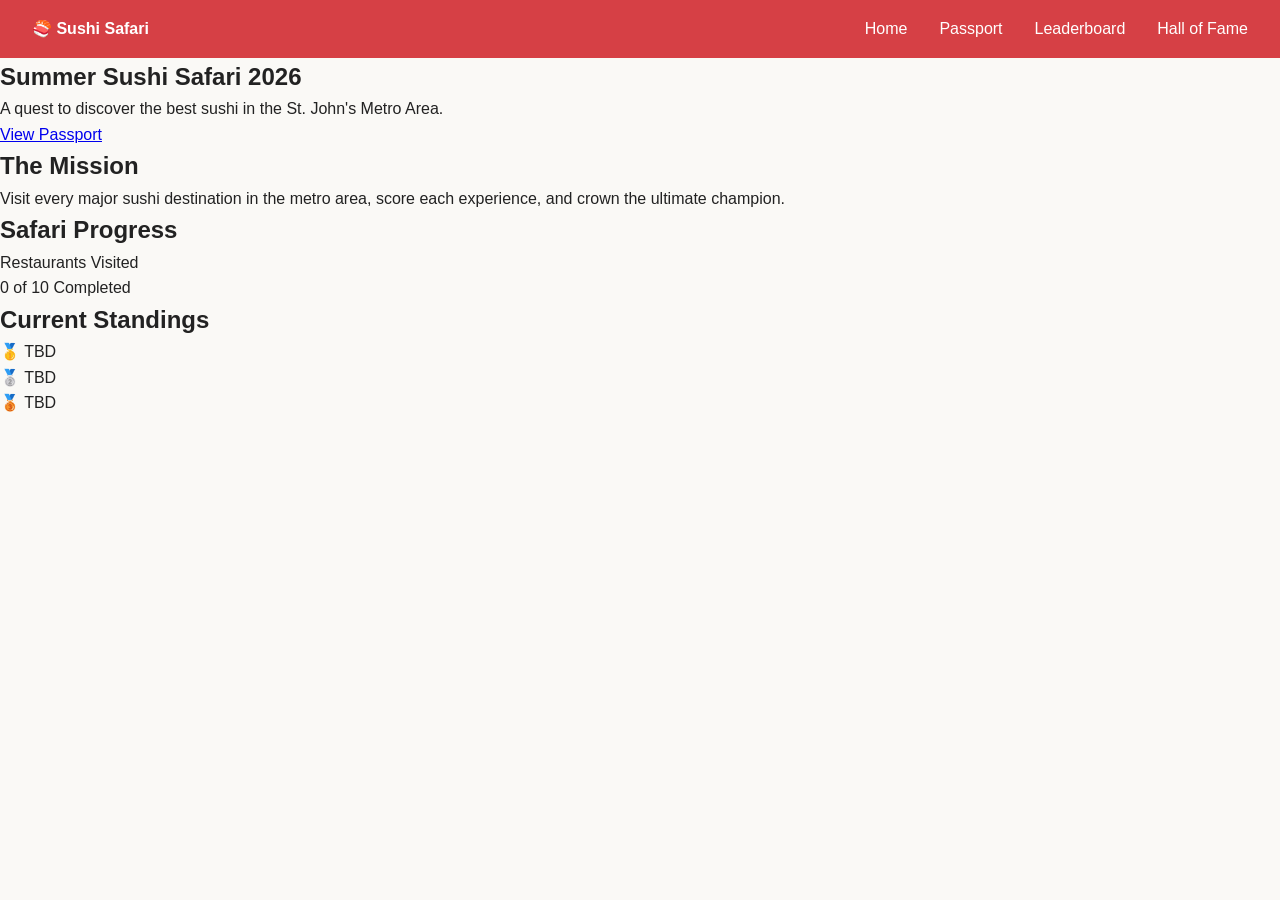
==== index.html @ 561b0e66 "creating sushi safari site" ====
<!DOCTYPE html>
<html lang="en">

<head>
    <meta charset="UTF-8">
    <meta name="viewport" content="width=device-width, initial-scale=1.0">
    <title>Summer Sushi Safari 2026</title>
    <link rel="stylesheet" href="css/styles.css">
</head>

<body>

    <header>
        <nav>
            <div class="logo">🍣 Sushi Safari</div>

            <ul>
                <li><a href="index.html">Home</a></li>
                <li><a href="passport.html">Passport</a></li>
                <li><a href="#">Leaderboard</a></li>
                <li><a href="#">Hall of Fame</a></li>
            </ul>
        </nav>
    </header>

    <main>

        <section class="hero">

            <div class="hero-content">
                <h1>Summer Sushi Safari 2026</h1>

                <p class="tagline">
                    A quest to discover the best sushi in the
                    St. John's Metro Area.
                </p>

                <a href="passport.html" class="btn">
                    View Passport
                </a>
            </div>

        </section>

        <section class="mission">

            <h2>The Mission</h2>

            <p>
                Visit every major sushi destination in the metro area,
                score each experience, and crown the ultimate champion.
            </p>

        </section>

        <section class="stats">

            <h2>Safari Progress</h2>

            <div class="progress-card">

                <span>Restaurants Visited</span>

                <div class="progress-bar">
                    <div class="progress-fill"></div>
                </div>

                <p>0 of 10 Completed</p>

            </div>

        </section>

        <section class="leaderboard-preview">

            <h2>Current Standings</h2>

            <div class="leaderboard-grid">

                <div class="leader-card gold">
                    🥇 TBD
                </div>

                <div class="leader-card silver">
                    🥈 TBD
                </div>

                <div class="leader-card bronze">
                    🥉 TBD
                </div>

            </div>

        </section>

    </main>

</body>

</html>
---- css/styles.css ----
:root {
    --sushi-red: #d64045;
    --soy-brown: #4b3621;
    --rice-white: #faf9f6;
    --seaweed-green: #35524a;
    --gold: #d4af37;
    --text-dark: #222;
}

/* RESET */
* {
    margin: 0;
    padding: 0;
    box-sizing: border-box;
}

body {
    font-family: "Segoe UI", sans-serif;
    background: var(--rice-white);
    color: var(--text-dark);
    line-height: 1.6;
}

/* NAV */
nav {
    background: var(--sushi-red);
    color: white;
    display: flex;
    justify-content: space-between;
    padding: 1rem 2rem;
}

nav ul {
    display: flex;
    list-style: none;
    gap: 2rem;
}

nav a {
    color: white;
    text-decoration: none;
}

.logo {
    font-weight: bold;
}

/* =========================
   PASSPORT COVER
========================= */

.passport-cover {
    background: var(--soy-brown);
    color: white;
    max-width: 800px;
    margin: 2rem auto;
    padding: 4rem 2rem;
    border-radius: 20px;
    text-align: center;
    box-shadow: 0 10px 25px rgba(0,0,0,.2);
}

.passport-emblem {
    font-size: 4rem;
    margin-bottom: 1rem;
}

.passport-year {
    display: inline-block;
    margin-top: 1rem;
    letter-spacing: 5px;
    opacity: 0.8;
}

/* =========================
   PROGRESS BAR
========================= */

.passport-progress {
    max-width: 800px;
    margin: 2rem auto;
    text-align: center;
}

.passport-progress-bar {
    background: #ddd;
    border-radius: 50px;
    overflow: hidden;
    height: 30px;
    margin: 1rem 0;
}

.passport-progress-fill {
    background: linear-gradient(
        90deg,
        var(--sushi-red),
        var(--gold)
    );
    height: 100%;
    width: 20%;
    color: white;
    display: flex;
    justify-content: center;
    align-items: center;
    font-weight: bold;
}

/* =========================
   PASSPORT BOOK
========================= */

.passport-book {
    max-width: 1200px;
    margin: auto;
    padding: 2rem;
}

.passport-page {
    background: #fffdf8;
    border-radius: 20px;
    padding: 3rem;

    display: grid;
    grid-template-columns: repeat(auto-fit, minmax(220px, 1fr));
    gap: 2rem;

    box-shadow: 0 5px 20px rgba(0,0,0,.08);
}

/* =========================
   STAMPS
========================= */

.stamp {
    aspect-ratio: 1;

    display: flex;
    flex-direction: column;
    justify-content: center;
    align-items: center;

    text-align: center;

    border-radius: 50%;

    font-weight: bold;

    position: relative;

    transform: rotate(-8deg);

    transition: 0.3s ease;
    padding: 1rem;
}

.stamp:hover {
    transform: rotate(0deg) scale(1.05);
}

/* COMPLETED STAMP */
.completed {
    border: 8px solid var(--sushi-red);
    color: var(--sushi-red);

    background: repeating-radial-gradient(
        circle,
        transparent,
        transparent 6px,
        rgba(214,64,69,.05) 7px
    );

    opacity: 0.9;
}

/* PENDING STAMP */
.pending {
    border: 8px dashed #bbb;
    color: #999;
    transform: rotate(6deg);
    opacity: 0.6;
}

/* DATE */
.stamp-date {
    font-size: 0.75rem;
    letter-spacing: 2px;
    margin-bottom: 0.5rem;
}

/* =========================
   MOTTO
========================= */

.passport-motto {
    text-align: center;
    padding: 3rem 2rem;
    font-style: italic;
    opacity: 0.8;
}

.passport-motto blockquote {
    font-size: 1.2rem;
}
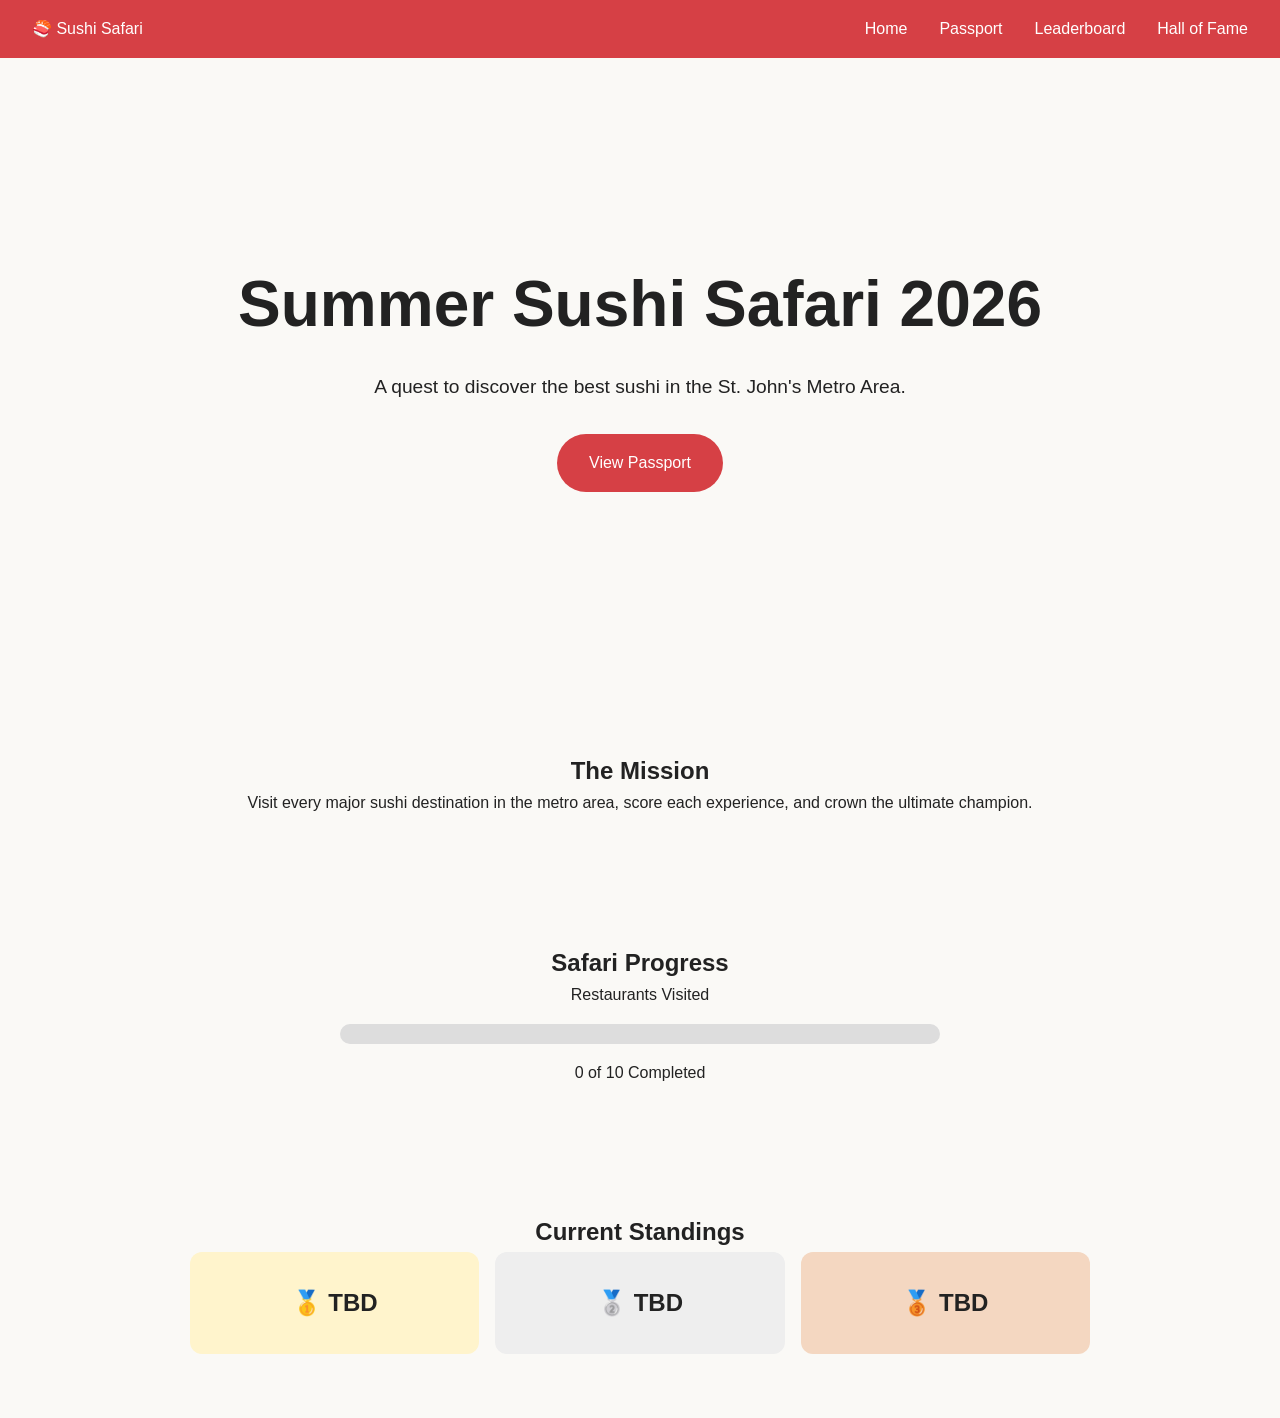
==== commit cfe7ecbb: "update home style" ====
--- a/index.html
+++ b/index.html
@@ -5,7 +5,7 @@
     <meta charset="UTF-8">
     <meta name="viewport" content="width=device-width, initial-scale=1.0">
     <title>Summer Sushi Safari 2026</title>
-    <link rel="stylesheet" href="css/styles.css">
+    <link rel="stylesheet" href="css/home.css">
 </head>
 
 <body>
--- a/css/home.css
+++ b/css/home.css
@@ -0,0 +1,141 @@
+:root {
+    --sushi-red: #d64045;
+    --soy-brown: #4b3621;
+    --rice-white: #faf9f6;
+    --seaweed-green: #35524a;
+    --gold: #d4af37;
+}
+
+* {
+    margin: 0;
+    padding: 0;
+    box-sizing: border-box;
+}
+
+body {
+    font-family: "Segoe UI", sans-serif;
+    background: var(--rice-white);
+    color: #222;
+    line-height: 1.6;
+}
+
+nav {
+    background: var(--sushi-red);
+    color: white;
+    display: flex;
+    justify-content: space-between;
+    padding: 1rem 2rem;
+}
+
+nav ul {
+    display: flex;
+    list-style: none;
+    gap: 2rem;
+}
+
+nav a {
+    color: white;
+    text-decoration: none;
+}
+
+.hero {
+    min-height: 70vh;
+    display: flex;
+    align-items: center;
+    justify-content: center;
+    text-align: center;
+    padding: 3rem;
+}
+
+.hero-content h1 {
+    font-size: 4rem;
+    margin-bottom: 1rem;
+}
+
+.tagline {
+    max-width: 700px;
+    margin: auto;
+    font-size: 1.2rem;
+}
+
+.btn {
+    display: inline-block;
+    margin-top: 2rem;
+    background: var(--sushi-red);
+    color: white;
+    padding: 1rem 2rem;
+    border-radius: 999px;
+    text-decoration: none;
+}
+
+.mission,
+.stats,
+.leaderboard-preview,
+.passport-header {
+    padding: 4rem 2rem;
+    text-align: center;
+}
+
+.progress-card {
+    max-width: 600px;
+    margin: auto;
+}
+
+.progress-bar {
+    height: 20px;
+    background: #ddd;
+    border-radius: 10px;
+    overflow: hidden;
+    margin: 1rem 0;
+}
+
+.progress-fill {
+    width: 0%;
+    height: 100%;
+    background: var(--seaweed-green);
+}
+
+.leaderboard-grid {
+    display: grid;
+    grid-template-columns: repeat(auto-fit,minmax(200px,1fr));
+    gap: 1rem;
+    max-width: 900px;
+    margin: auto;
+}
+
+.leader-card {
+    padding: 2rem;
+    border-radius: 12px;
+    font-size: 1.5rem;
+    font-weight: bold;
+}
+
+.gold { background: #fff4cc; }
+.silver { background: #eeeeee; }
+.bronze { background: #f4d7c1; }
+
+.passport-grid {
+    max-width: 1200px;
+    margin: auto;
+    padding: 2rem;
+    display: grid;
+    grid-template-columns: repeat(auto-fit,minmax(220px,1fr));
+    gap: 2rem;
+}
+
+.stamp {
+    border: 4px dashed var(--sushi-red);
+    padding: 2rem;
+    text-align: center;
+    border-radius: 20px;
+    background: white;
+    transition: 0.3s;
+}
+
+.stamp:hover {
+    transform: translateY(-5px);
+}
+
+.pending {
+    opacity: 0.7;
+}
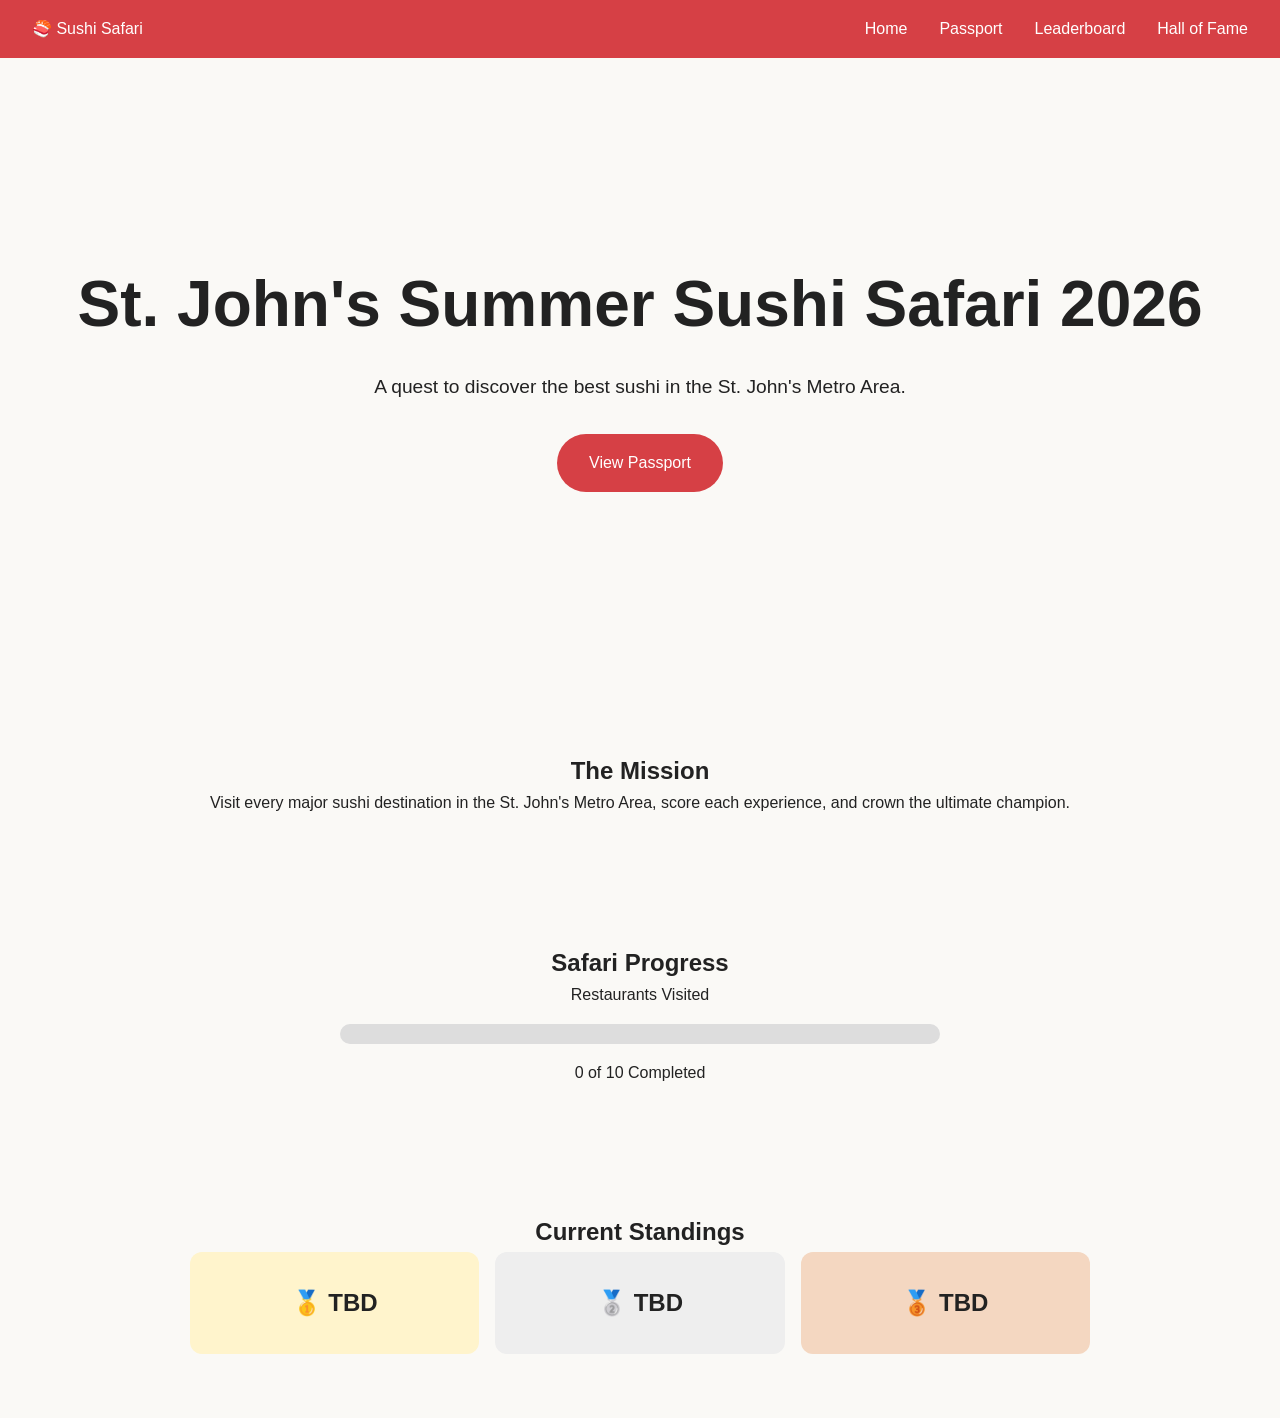
==== commit ac7cd028: "Updating to add the log form and a v2 of the passport" ====
--- a/index.html
+++ b/index.html
@@ -28,7 +28,7 @@
         <section class="hero">
 
             <div class="hero-content">
-                <h1>Summer Sushi Safari 2026</h1>
+                <h1>St. John's Summer Sushi Safari 2026</h1>
 
                 <p class="tagline">
                     A quest to discover the best sushi in the
@@ -47,7 +47,7 @@
             <h2>The Mission</h2>
 
             <p>
-                Visit every major sushi destination in the metro area,
+                Visit every major sushi destination in the St. John's Metro Area,
                 score each experience, and crown the ultimate champion.
             </p>
 
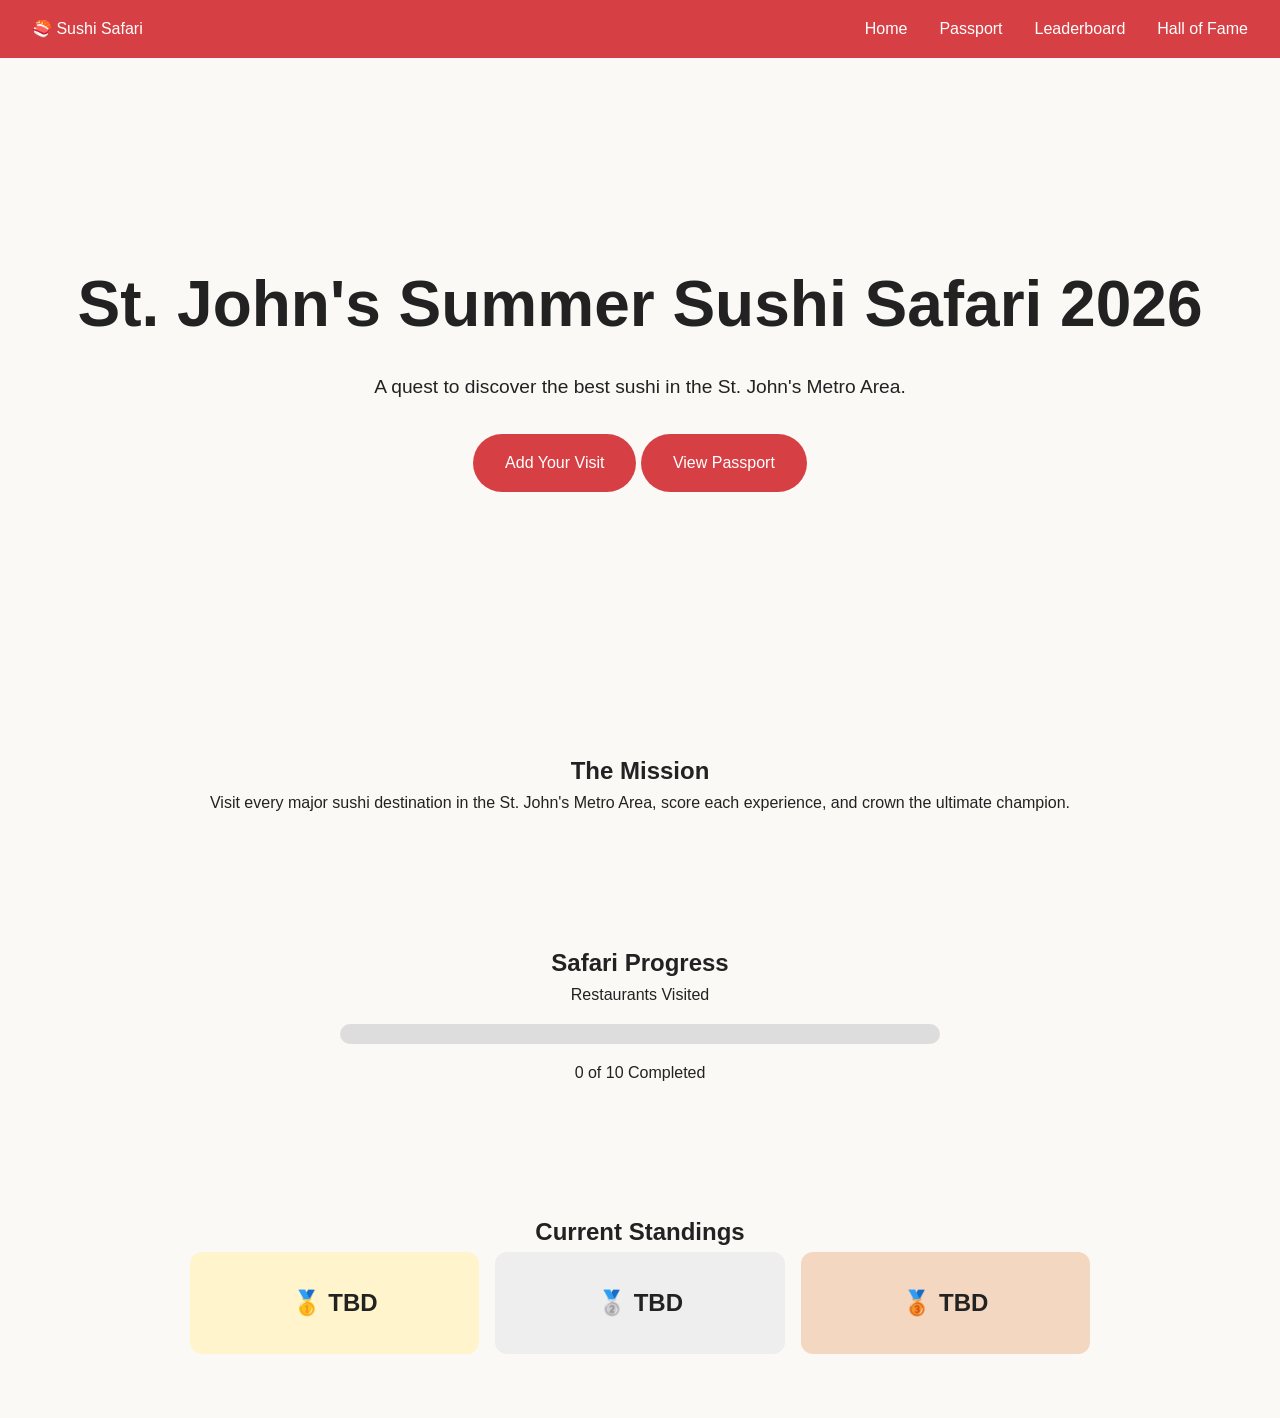
==== commit 2ccbfe65: "updated to add entry button" ====
--- a/index.html
+++ b/index.html
@@ -16,7 +16,7 @@
 
             <ul>
                 <li><a href="index.html">Home</a></li>
-                <li><a href="passport.html">Passport</a></li>
+                <li><a href="passport-v2.html">Passport</a></li>
                 <li><a href="#">Leaderboard</a></li>
                 <li><a href="#">Hall of Fame</a></li>
             </ul>
@@ -34,8 +34,10 @@
                     A quest to discover the best sushi in the
                     St. John's Metro Area.
                 </p>
-
-                <a href="passport.html" class="btn">
+                <a href="log-entry.html" class="btn">
+                    Add Your Visit
+                </a>
+                <a href="passport-v2.html" class="btn">
                     View Passport
                 </a>
             </div>
